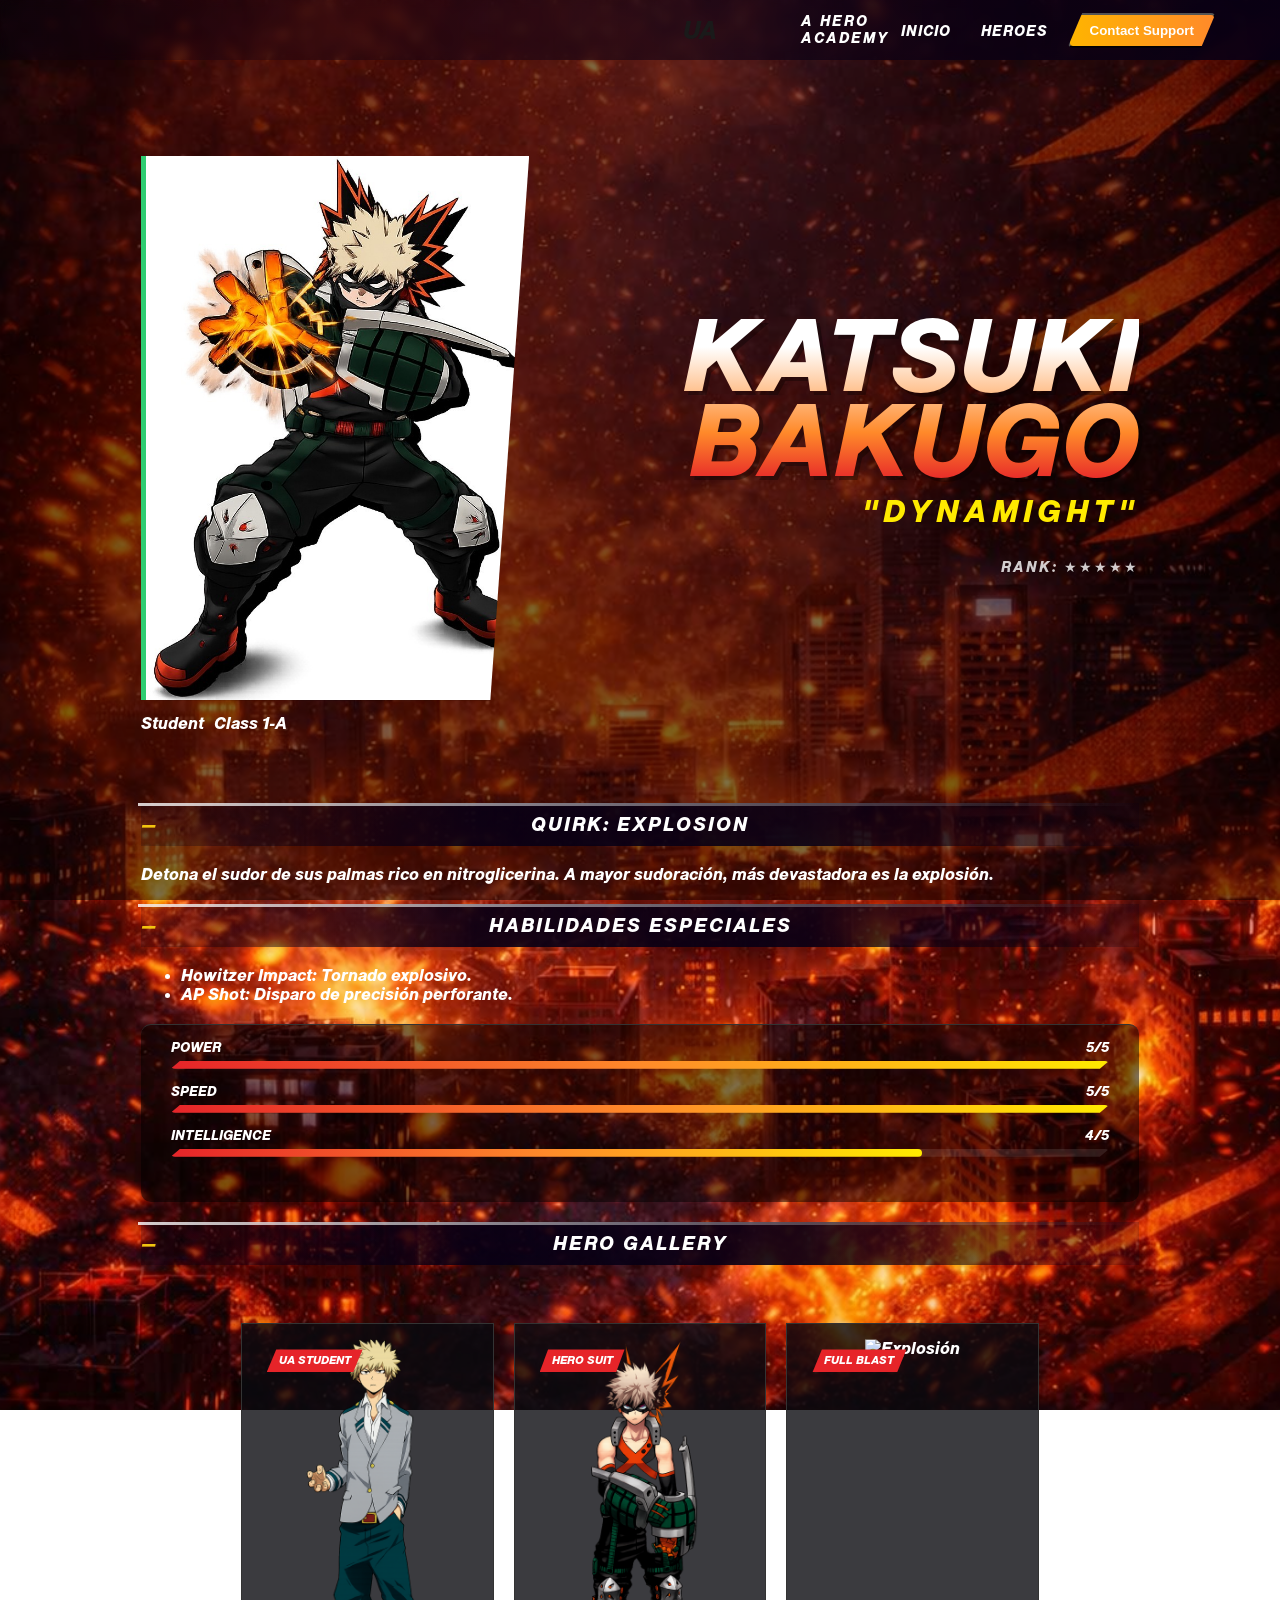
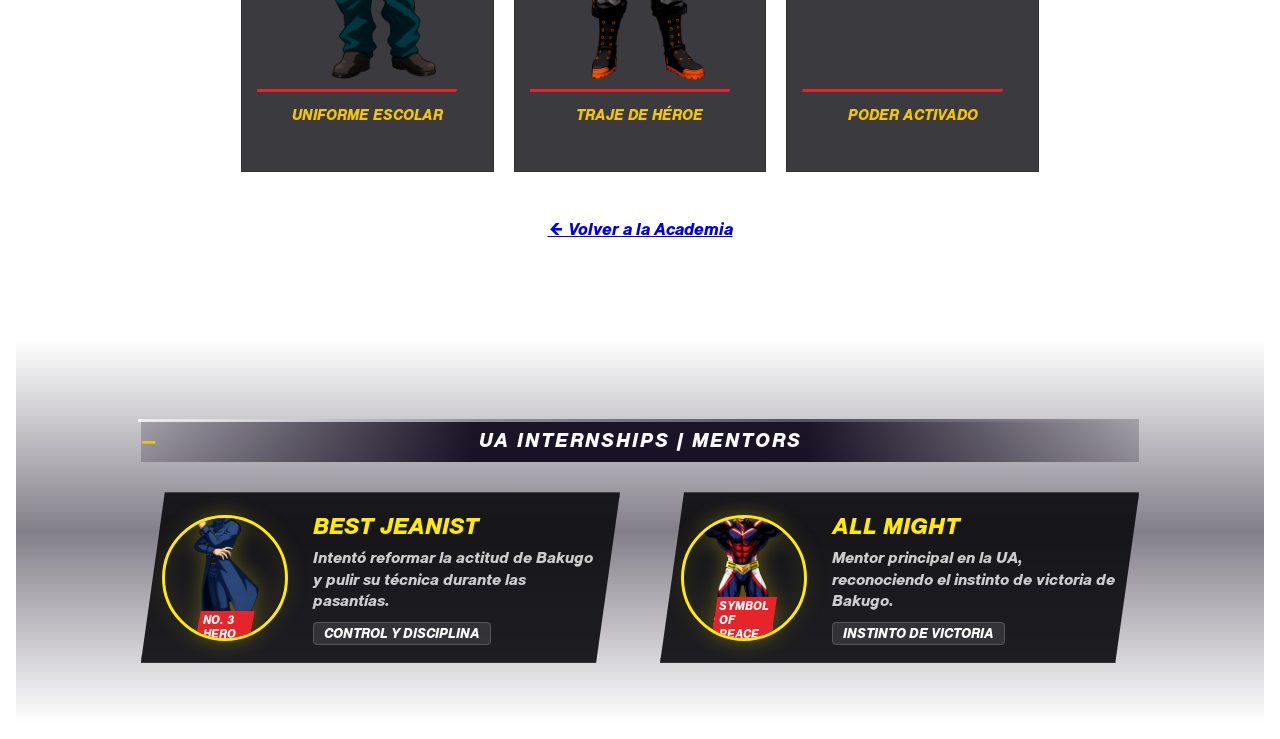
==== bakugou.html @ a1d75f73 "esteeee aja" ====
<!doctype html>
<html lang="es">
  <head>
    <meta charset="UTF-8" />
    <meta name="viewport" content="width=device-width, initial-scale=1.0" />
    <title>Hero Profile | Katsuki Bakugo</title>
    <link rel="stylesheet" href="styles.css" />
  </head>
  <body>
    <div class="navbar">
      <div class="logo">
        <span class="UA">UA</span>
        <span class="aHero">A HERO ACADEMY</span>
      </div>
      <ul class="nav">
        <li><a href="Main.html#Inicio">Inicio</a></li>
        <li><a href="Main.html#Heroes">Heroes</a></li>
      </ul>
      <a href="Main.html#Contacto"
        ><button class="join">Contact Support</button></a
      >
    </div>

    <div class="container">
      <section class="hero-profile-section">
        <div class="profile-header-split">
          <div class="profile-img-side">
            <img
              src="IMG/Bakugou/Bakugou_Action.jpg"
              alt="Katsuki Bakugo"
              class="main-hero-img"
            />
            <div class="hero-tags-overlay">
              <span class="tag">Student</span>
              <span class="tag">Class 1-A</span>
            </div>
          </div>

          <div class="profile-name-side">
            <h1 class="hero-name-giant gradient-bakugo">Katsuki<br />Bakugo</h1>
            <p class="hero-alias-sub">"DYNAMIGHT"</p>
            <div class="rank-stars">RANK: ★★★★★</div>
          </div>
        </div>

        <div class="profile-details">
          <div class="detail-card">
            <h3>Quirk: Explosion</h3>
            <p>
              Detona el sudor de sus palmas rico en nitroglicerina. A mayor
              sudoración, más devastadora es la explosión.
            </p>
          </div>

          <div class="detail-card">
            <h3>Habilidades Especiales</h3>
            <ul>
              <li><strong>Howitzer Impact:</strong> Tornado explosivo.</li>
              <li>
                <strong>AP Shot:</strong> Disparo de precisión perforante.
              </li>
            </ul>
            <div
              class="stats-container"
              style="
                margin-top: 20px;
                border-top: 1px solid #333;
                padding-top: 15px;
              "
            >
              <div class="stat-row">
                <div class="stat-label">
                  <span>Power</span> <span>5/5</span>
                </div>
                <div class="bar-bg">
                  <div class="bar-fill bar-bakugo" style="width: 100%"></div>
                </div>
              </div>
              <div class="stat-row">
                <div class="stat-label">
                  <span>Speed</span> <span>5/5</span>
                </div>
                <div class="bar-bg">
                  <div class="bar-fill bar-bakugo" style="width: 100%"></div>
                </div>
              </div>
              <div class="stat-row">
                <div class="stat-label">
                  <span>Intelligence</span> <span>4/5</span>
                </div>
                <div class="bar-bg">
                  <div class="bar-fill bar-bakugo" style="width: 80%"></div>
                </div>
              </div>
            </div>
          </div>
        </div>

        <div class="hero-gallery">
          <h3>
            <span class="why">Hero </span><span class="choose">Gallery</span>
          </h3>
          <div class="gallery-container">
            <div class="gallery-card">
              <div class="gallery-frame">
                <img src="IMG/Bakugou/Bakugou_UA.jpg" alt="Uniforme" />
                <div class="badge-label">UA Student</div>
              </div>
              <p>Uniforme Escolar</p>
            </div>
            <div class="gallery-card">
              <div class="gallery-frame">
                <img src="IMG/Bakugou/Bakugou_Uniform.jpg" alt="Traje Héroe" />
                <div class="badge-label">Hero Suit</div>
              </div>
              <p>Traje de Héroe</p>
            </div>
            <div class="gallery-card power-active">
              <div class="gallery-frame">
                <img src="IMG/Bakugou/Bakugou_action.jpg" alt="Explosión" />
                <div class="badge-label">Full Blast</div>
              </div>
              <p>Poder Activado</p>
            </div>
          </div>
        </div>

        <div
          class="back-button-container"
          style="text-align: center; margin-top: 40px"
        >
          <a href="Main.html#Heroes" class="btn-back">← Volver a la Academia</a>
        </div>
      </section>
      <section class="hero-mentors-section">
        <h3 class="gallery-title">UA Internships | Mentors</h3>

        <div class="mentors-grid">
          <div class="mentor-card">
            <div class="mentor-img-frame">
              <img
                src="IMG/Bakugou/BestJeanist.jpg"
                alt="Best Jeanist"
                class="mentor-img"
              />
              <div class="mentor-badge">No. 3 Hero</div>
            </div>
            <div class="mentor-info">
              <h4>Best Jeanist</h4>
              <p>
                Intentó reformar la actitud de Bakugo y pulir su técnica durante
                las pasantías.
              </p>
              <span class="specialty">Control y Disciplina</span>
            </div>
          </div>

          <div class="mentor-card">
            <div class="mentor-img-frame">
              <img
                src="IMG/Mirrodilla/All_Might.jpg"
                alt="All Might"
                class="mentor-img"
              />
              <div class="mentor-badge">Symbol of Peace</div>
            </div>
            <div class="mentor-info">
              <h4>All Might</h4>
              <p>
                Mentor principal en la UA, reconociendo el instinto de victoria
                de Bakugo.
              </p>
              <span class="specialty">Instinto de Victoria</span>
            </div>
          </div>
        </div>
      </section>
    </div>
  </body>
</html>
---- styles.css ----
html {
  scroll-behavior: smooth;
}
@font-face {
  font-family: "Sublima";
  src: url(sublima/Sublima-ExtraBoldItalic.otf) format("opentype");
}

@media (max-width: 768px) {
  .navbar {
    padding: 0 10px;
    height: auto;
    padding: 10px 0;
  }
  .nav {
    gap: 12px;
  }

  .nav a {
    font-size: 10px;
  }

  .join {
    padding: 5px 12px;
    margin-left: 5px;
  }
}
body {
  margin: 0;
  padding: 0;
  background-image: url("IMG/Fondo.png");
  background-size: cover;
  background-position: center;
  background-repeat: no-repeat;
  background-attachment: fixed;
  font-family: "Sublima", sans-serif;
  overflow-x: hidden;
  overflow-y: auto;
}
.container {
  max-width: 100%;
  padding: 1rem;
  box-sizing: border-box;
}

body::before {
  content: "";
  position: fixed;
  top: 0;
  left: 0;
  width: 100%;
  height: 100%;
  background: rgba(0, 0, 0, 0.5);
  z-index: -1;
}
.navbar {
  font-family: "Sublima", sans-serif;
  display: flex;
  justify-content: flex-end;
  align-items: center;
  background: linear-gradient(to right, #08001534, #080015e5);
  position: fixed;
  top: 0;
  width: 100%;
  height: 60px;
  padding: 0 5%;
  z-index: 1000;
  box-sizing: border-box;
  backdrop-filter: blur(5px);
}

.UA {
  width: 100px;
  height: auto;
  color: rgb(255, 138, 42);
  font-size: 30px;
}
.aHero {
  width: 100px;
  height: auto;
  color: white;
}
.nav {
  display: flex;
  align-items: center;
  gap: 30px;
  list-style: none;
  margin: 0;
  padding: 0;
}
.nav a:hover {
  color: #ff8a2a;
  text-shadow: 0 0 10px rgba(255, 138, 42, 0.5);
}

.join {
  background: linear-gradient(90deg, #ffb400, #ff8a2a);
  color: white !important;
  padding: 8px 20px;
  border-radius: 5px;
  font-weight: 900;
  clip-path: polygon(10% 0, 100% 0, 90% 100%, 0 100%);
  margin-left: 20px;
}
.nav a {
  color: white;
  text-decoration: none;
  font-size: 14px;
  text-transform: uppercase;
  letter-spacing: 1px;
  transition: 0.3s;
}
.titulo {
  font-family: "Sublima", sans-serif;
  font-style: italic;
  text-transform: uppercase;
  line-height: 0.9;
  margin: 0;
}
.Become,
.the,
.Next {
  color: white;
  font-size: 70px;
  display: inline-block;
  text-shadow: 4px 4px 0px rgba(0, 0, 0, 0.5);
}
.Great,
.Hero {
  font-size: 85px;
  font-weight: 900;
  display: inline-block;

  background: linear-gradient(to bottom, #ffea00, #ff8a2a);

  -webkit-background-clip: text;
  background-clip: text;

  -webkit-text-fill-color: transparent;
  color: transparent;

  filter: drop-shadow(6px 6px 0px #000000);
}
.logo {
  color: white;
  font-weight: 900;
  font-style: italic;
  display: flex;
  align-items: center;
  gap: 10px;
}
.UA {
  font-size: 24px;
  padding: 2px 8px;
  color: #1a1a1a;
  border-radius: 4px;
}
.aHero {
  font-size: 14px;
  letter-spacing: 2px;
}
.titulo::after {
  content: "";
  display: block;
  width: 60%;
  height: 4px;
  margin-top: 15px;
  background: linear-gradient(to right, #2ecc71, #27ae60, transparent);
  clip-path: polygon(0 50%, 5% 0, 95% 0, 100% 50%, 95% 100%, 5% 100%);
  box-shadow: 0 0 10px rgba(46, 204, 113, 0.6);
}

.header {
  display: flex;
  align-items: center;
  position: relative;
  min-height: 85vh;
  padding: 0 10%;
  overflow: visible;
}
.header-info {
  flex: 0 0 50%;
  text-align: left;
  z-index: 2;
}
.header-info h1 {
  line-height: 0.9;
  margin: 0;
  text-transform: uppercase;
  font-style: italic;
}
.descripcion {
  color: white;
  font-size: 20px;
  margin-top: 20px;
}

.DekuAction1 {
  position: absolute;
  top: 5%;
  right: -5%;
  width: 60%;
  max-width: 650px;
  height: auto;
  z-index: 5;
  pointer-events: none;
  filter: drop-shadow(-20px 10px 50px rgba(208, 255, 250, 0.8));
}

.button_inicio {
  display: flex;
  gap: 15px;
  margin-top: 25px;
}

.button_inicio button {
  font-family: "Sublima", sans-serif;
  font-weight: 900;
  text-transform: uppercase;
  padding: 12px 25px;
  cursor: pointer;
  transition: 0.3s;
  border: none;
}
#vTraining {
  background: linear-gradient(135deg, #e62429, #a30000);
  color: white;
  clip-path: polygon(10% 0, 100% 0, 90% 100%, 0 100%);
}

#wTrailer {
  background: rgba(255, 255, 255, 0.1);
  color: white;
  border: 1px solid #555;
  clip-path: polygon(10% 0, 100% 0, 90% 100%, 0 100%);
  display: flex;
  align-items: center;
  gap: 8px;
}

#wTrailer span {
  width: 18px;
  height: 18px;
  border: 2px solid white;
  border-radius: 50%;
  display: flex;
  justify-content: center;
  align-items: center;
  font-size: 14px;
}

#vTrainging:hover,
#wTrailer:hover {
  filter: brightness(1.2);
  transform: scale(1.05);
}
.Stats {
  display: flex;
  justify-content: flex-start;
  padding: 10px 0;
  margin: 40px 0;
  color: white;
  background: linear-gradient(
    to right,
    #080015e5,
    #080015e5,
    #080015e5,
    #08001534
  );
}
.stat-item {
  display: flex;
  flex-direction: column;
  border-right: 1px solid rgba(255, 255, 255, 0.3);
  padding: 0 40px;
}
.nav-items {
  display: flex;
  flex-direction: column;
  border-right: 1px solid rgba(255, 255, 255, 0.3);
  padding: 0 40px;
}
.stat-item:last-child {
  border-right: none;
}
.istats {
  font-family: "Sublima", sans-serif;
  font-size: 15px;
  text-transform: uppercase;
  letter-spacing: 1px;
  color: #ccc;
}
.sstats {
  font-family: "Sublima", sans-serif;
  font-size: 32px;
  font-weight: 900;
  margin-bottom: 5px;
}

.featured {
  display: grid;
  grid-template-columns: repeat(auto-fit, minmax(250px, 1fr));
  gap: 1rem;
  padding: 40px 10%;
}

h3 {
  text-align: center;
  color: white;
  margin-top: 20px;
  padding: 10px 0;
  position: relative;
  text-transform: uppercase;
  background: linear-gradient(
    to right,
    #08001534,
    #080015e5,
    #080015e5,
    #08001534
  );
  text-transform: uppercase;
  letter-spacing: 2px;
}
h3::before {
  content: "";
  position: absolute;
  top: 0;
  left: -3px;
  width: 100%;
  height: 3px;
  background: linear-gradient(to right, rgba(255, 255, 255, 0.8), transparent);
}
h3::after {
  content: "—";
  position: absolute;
  left: 0;
  color: #f1c40f;
  font-weight: bold;
}

.program_cards_container {
  display: grid;
  grid-template-columns: repeat(12, 1fr);
  grid-auto-rows: minmax(250px, auto);
  gap: 20px;
  padding: 40px 10%;
}

/*marco*/
.program_item {
  position: relative;
  overflow: hidden;
  border: 2px solid #333;
  border-radius: 12px;
  background: #000;
  height: 100%;
}
.program_item {
  border: 2px solid #333;
  border-radius: 12px;
  overflow: hidden;
  position: relative;
  background: #000;
  transition: border-color 0.3s ease;
}
.frame-3-up {
  grid-column: span 4;
}
.why_choose p,
.hero-info p {
  position: relative;
  padding-left: 15px;
}

.frame-4-down {
  grid-column: span 3;
}

.program_img {
  width: 100%;
  height: 100%;
  object-fit: cover;
  display: block;
  transition: transform 0.6s ease;
}

/*degradooo*/
.program_overlay {
  position: absolute;
  top: 0;
  left: 0;
  width: 100%;
  height: 100%;
  background: linear-gradient(
    to top,
    rgba(0, 0, 0, 0.9) 20%,
    rgba(0, 0, 0, 0.5),
    transparent
  );
  display: flex;
  flex-direction: column;
  align-items: flex-end;
  padding: 20px;
  box-sizing: border-box;
  opacity: 0;
  transition: opacity 0.3s ease;
  pointer-events: none;
}
.program_overlay h4 {
  color: white;
  margin: 0;
  font-family: "Sublima", sans-serif;
  text-transform: uppercase;
  font-size: 1.2rem;
  line-height: 1.2;
  text-shadow: 2px 2px 4px rgba (0, 0, 0, 1);
}
.program_item:hover {
  border-color: #e62429;
}
.program_item:hover .program_overlay {
  opacity: 1;
}
.program_item:hover .program_img {
  transform: scale(1.1);
}
.hero-card {
  background: rgba(10, 10, 10, 0.95);
  border: 1px solid #333;
  border-radius: 12px;
  overflow: hidden;
  display: flex;
  flex-direction: column;
  transition:
    border-color 0.3s,
    transform 0.3s;
  filter: drop-shadow(-5px 5px 20px rgba(0, 0, 0, 0.8));
}

.hero-img {
  width: 100%;
  height: 100%;
  object-fit: cover;
  object-position: top;
  transition: transform 0.5s ease;
}
.hero-card:hover {
  border-color: #e62429;
  transform: translateY(-5px);
}

.hero-card:hover .hero-img {
  transform: scale(1.05);
}

.hero-img-container {
  width: 100%;
  height: 220px;
  overflow: hidden;
  position: relative;
}
.hero-card:hover .hero-img,
.program_item:hover .program_img {
  transform: scale(1.1);
}
.hero-info {
  padding: 20px;
  background: #0a0a0a;
  border-top: 1px solid #222;
}

.hero-name-banner {
  background: linear-gradient(90deg, #e62429, #a30000);
  color: white;
  margin: 0;
  padding: 10px 15px;
  font-family: "Sublima", sans-serif;
  font-size: 1.2rem;
  text-transform: uppercase;
  clip-path: polygon(0 0, 100% 0, 85% 100%, 0 100%);
  width: fit-content;
  min-width: 70%;
  position: relative;
  z-index: 2;
  margin-top: -20px;
}
.hero-info-content {
  background: #080808;
  padding: 15px;
  display: flex;
  justify-content: space-between;
  align-items: center;
}
.hero-stats-row p {
  margin: 2px 0;
  font-size: 0.8rem;
  color: #bbb;
}
.hero-stats-row span {
  color: white;
  font-weight: bold;
}
.stars {
  color: #ffb400 !important;
}

.btn-profile {
  background: #e62429;
  color: white;
  text-decoration: none;
  font-size: 0.7rem;
  padding: 5px 10px;
  border-radius: 4px;
  text-transform: uppercase;
  font-weight: bold;
  transition: 0.3s;
}
.btn-profile:hover {
  background: white;
  color: #e62429;
}
.hero-stats-m {
  margin-bottom: 15px;
}
.hero-stats-m p {
  font-size: 0.85rem;
  color: #888;
  margin: 4px 0;
  text-transform: uppercase;
  letter-spacing: 1px;
}

.hero-info p {
  font-family: "Sublima", sans-serif;
  font-size: 18px;
  margin: 0.25rem 0;
  color: white;
}

.learn-more {
  width: 100%;
  padding: 10px;
  background: linear-gradient(90deg, #e62429, #8b0000);
  border: none;
  color: white;
  font-family: "Sublima", sans-serif;
  font-weight: bold;
  cursor: pointer;
  text-transform: uppercase;
  clip-path: polygon(5% 0, 100% 0, 95% 100%, 0 100%);
  transition: filter 0.3s;
}

.whyUA {
  display: flex;
  grid-template-columns: repeat(auto-fit, minmax(700px, 1fr));
  gap: 50px;
  margin: 0 auto;
  max-width: 1000px;
  text-align: center;
  align-items: center;
  background: linear-gradient(
    to right,
    #08001534,
    #080015e5,
    #080015e5,
    #08001534
  );
}

.huh {
  display: flex;
  flex-direction: column;
  align-items: center;
  justify-content: center;
  text-align: center;
  padding: 20px;
  color: white;
  font-family: "Sublima", sans-serif;
}
.whyUA img {
  max-width: 100px;
  height: auto;
  margin-bottom: 10px;
}

.feature p {
  font-size: 1.2rem;
  margin: 0;
}

/* forms */

.Contacto {
  padding: 60px 10%;
  background: transparent;
}

#contact-form-container {
  background: rgba(10, 10, 15, 0.9);
  border: 1px solid #1a1a1a;
  padding: 30px;
  position: relative;
  border-left: 4px solid #e62429;
}
.form-row {
  display: flex;
  align-items: stretch;
  margin-bottom: 15px;
  gap: 10px;
}

.form-row label {
  flex: 0 0 150px;
  background: #0d1117;
  color: #fff;
  display: flex;
  align-items: center;
  padding: 0 15px;
  font-family: "Sublima", sans-serif;
  font-size: 13px;
  text-transform: uppercase;
  font-weight: bold;
  clip-path: polygon(0 0, 90% 0, 100% 100%, 0 100%);
}

.form-row input,
.form-row textarea {
  flex: 1;
  background: #c5c9d1;
  border: none;
  padding: 15px;
  color: #1a1a1a;
  font-family: Arial, Helvetica, sans-serif;
  font-weight: bold;
  outline: none;
  clip-path: polygon(2% 0, 100% 0, 100% 100%, 0 100%);
  transition: background 0.3s;
}
.form-row input:focus,
.form-row textarea:focus {
  background: #ffffff;
}

.button-wrapper {
  display: flex;
  justify-content: flex-end;
  margin-top: 20px;
}

.enviar {
  background: linear-gradient(to bottom, #e62429, #8b0000);
  color: white;
  border: none;
  padding: 12px 30px;
  font-family: "Sublima", sans-serif;
  font-weight: 900;
  text-transform: uppercase;
  cursor: pointer;
  clip-path: polygon(10% 0, 100% 0, 90% 100%, 0 100%);
  box-shadow: 0 4px 0 #5a0000;
  transition: transform 0.1s;
}

.enviar:active {
  transform: translateY(2px);
  box-shadow: 0 2px 0 #5a0000;
}

@media (max-width: 768px) {
  .form-row {
    flex-direction: column;
    gap: 5px;
  }
  .form-row label {
    flex: none;
    clip-path: none;
    padding: 10px;
  }
  .form-row input,
  .form-row textarea {
    clip-path: none;
  }
}

.modal {
  display: none;
  position: fixed;
  top: 0;
  left: 0;
  width: 100%;
  height: 100%;
  background: rgba(0, 0, 0, 0.8);
  justify-content: center;
  align-items: center;
  z-index: 2000;
}

/*Individuales
/* Contenedor dividido para la cabecera */
.profile-header-split {
  display: flex;
  align-items: center;
  justify-content: space-between;
  gap: 40px;
  padding: 20px 0;
  margin-bottom: 50px;
}

/* Lado Izquierdo: Imagen */
.profile-img-side {
  flex: 1;
  position: relative;
}

.main-hero-img {
  width: 100%;
  max-width: 450px;
  height: auto;
  border-left: 5px solid #2ecc71; /* Verde Deku */
  filter: drop-shadow(10px 10px 20px rgba(0, 0, 0, 0.5));
  clip-path: polygon(0 0, 100% 0, 90% 100%, 0% 100%);
}

.hero-tags-overlay {
  margin-top: 10px;
  display: flex;
  gap: 10px;
}

/* Lado Derecho: Nombre Gigante */
.profile-name-side {
  flex: 1.5;
  text-align: right; /* Alineado a la derecha */
}

.hero-name-giant {
  font-family: "Sublima", sans-serif;
  font-size: 100px; /* Tamaño grande */
  font-weight: 900;
  text-transform: uppercase;
  line-height: 0.85;
  margin: 0;
  font-style: italic;

  /* Efecto de Degradado en el Texto */
  background: linear-gradient(to bottom, #ffffff 30%, #2ecc71 90%);
  -webkit-background-clip: text;
  background-clip: text;
  -webkit-text-fill-color: transparent;
  color: transparent;

  filter: drop-shadow(4px 4px 0px rgba(0, 0, 0, 0.3));
}

.hero-alias-sub {
  font-size: 30px;
  color: #ffea00; /* Amarillo */
  font-weight: bold;
  letter-spacing: 5px;
  margin-top: 10px;
}

.rank-stars {
  color: #fff;
  font-size: 14px;
  letter-spacing: 2px;
  opacity: 0.8;
}

/* Ajuste para Móviles */
@media (max-width: 768px) {
  .profile-header-split {
    flex-direction: column;
    text-align: center;
  }
  .profile-name-side {
    text-align: center;
  }
  .hero-name-giant {
    font-size: 60px;
  }
}
.hero-profile-section {
  padding: 120px 10% 60px;
  color: white;
}

.profile-header {
  display: flex;
  align-items: center;
  gap: 50px;
  background: rgba(8, 0, 21, 0.8);
  padding: 40px;
  border-left: 6px solid #ffea00;
  clip-path: polygon(0 0, 100% 0, 95% 100%, 0% 100%);
  margin-bottom: 50px;
}

.profile-img-main {
  width: 300px;
  height: 300px;
  object-fit: cover;
  border: 4px solid #ff8a2a;
  filter: drop-shadow(0 0 20px rgba(255, 138, 42, 0.4));
}

.hero-name {
  font-size: 4rem;
  margin: 0;
  background: linear-gradient(to bottom, #ffea00, #ff8a2a);
  -webkit-background-clip: text;
  background-clip: text;
  -webkit-text-fill-color: transparent;
}

.hero-tags .tag {
  background: #e62429;
  padding: 5px 15px;
  font-size: 0.9rem;
  font-weight: bold;
  margin-right: 10px;
  clip-path: polygon(10% 0, 100% 0, 90% 100%, 0 100%);
}

/* STATS BARS */
.stats-container {
  background: rgba(0, 0, 0, 0.5);
  padding: 30px;
  border-radius: 10px;
}

.stat-row {
  margin-bottom: 20px;
}

.stat-label {
  display: flex;
  justify-content: space-between;
  margin-bottom: 8px;
  font-weight: bold;
  text-transform: uppercase;
}

.bar-bg {
  background: #333;
  height: 12px;
  width: 100%;
  clip-path: polygon(1% 0, 100% 0, 99% 100%, 0 100%);
}

.bar-fill {
  height: 100%;
  background: linear-gradient(90deg, #ffea00, #ff8a2a);
  box-shadow: 0 0 15px rgba(255, 234, 0, 0.5);
}

/*individuaaaal*/
.gallery-container {
  display: grid;
  grid-template-columns: repeat(3, 1fr);
  gap: 20px;
  padding: 40px 10%;
  align-items: start;
}
.gallery-card {
  background: rgba(10, 10, 15, 0.8);
  border: 1px solid #333;
  padding: 15px;
  text-align: center;
  display: flex;
  flex-direction: column;
  height: 100%; /* Importante para que midan lo mismo */
  transition: 0.3s;
}

.gallery-frame {
  position: relative;
  width: 100%;
  /* ALTURA FIJA: Esto obliga a que todas midan igual visualmente */
  height: 350px;
  overflow: hidden;
  border-bottom: 3px solid #e62429;
  /* Mantenemos tu clip-path estilo UA */
  clip-path: polygon(0 0, 100% 0, 100% 90%, 90% 100%, 0 100%);
}
.gallery-frame img {
  width: 100%;
  height: 100%;

  object-fit: cover;
  object-position: center; /* Centra el recorte */
  transition: transform 0.5s;
}
.badge-label {
  position: absolute;
  top: 10px;
  left: 10px;
  background: #e62429;
  color: white;
  padding: 5px 12px;
  font-size: 11px;
  font-weight: 900;
  text-transform: uppercase;
  clip-path: polygon(10% 0, 100% 0, 90% 100%, 0 100%);
  z-index: 2;
}
.gallery-card p {
  color: #f1c40f;
  font-family: "Sublima", sans-serif;
  text-transform: uppercase;
  margin-top: 15px;
  margin-bottom: 0;
  font-weight: bold;
  font-size: 14px;
}
.gallery-card:hover img {
  transform: scale(1.1);
}
.power-active:hover {
  border-color: #ffea00;
  box-shadow: 0 0 20px rgba(255, 234, 0, 0.4);
}

/* RESPONSIVE: Para que no se aplasten en celular */
@media (max-width: 992px) {
  .gallery-container {
    /* En tablets, 2 columnas */
    grid-template-columns: repeat(2, 1fr);
  }
}
@media (max-width: 600px) {
  .gallery-container {
    /* En celulares, 1 columna (vertical) */
    grid-template-columns: 1fr;
  }
  .gallery-frame {
    height: 250px; /* Reducimos la altura en móvil */
  }
}
.hero-mentors-section {
  padding: 60px 10%;
  margin-top: 40px;
  background: linear-gradient(
    to bottom,
    transparent,
    rgba(8, 0, 21, 0.5),
    transparent
  );
}

.mentors-grid {
  display: grid;
  /* Dos columnas iguales para los maestros */
  grid-template-columns: repeat(2, 1fr);
  gap: 40px;
  margin-top: 30px;
}

.mentor-card {
  display: flex;
  align-items: center;
  gap: 25px;
  background: rgba(10, 10, 15, 0.9);
  border: 1px solid #333;
  padding: 20px;
  clip-path: polygon(5% 0, 100% 0, 95% 100%, 0 100%); /* Marco recortado */
  transition: 0.3s;
}

.mentor-img-frame {
  position: relative;
  width: 120px;
  height: 120px;
  flex-shrink: 0;
  border-radius: 50%;
  overflow: hidden;
  border: 3px solid #ffea00; /* Borde amarillo UA */
  filter: drop-shadow(0 0 10px rgba(255, 234, 0, 0.3));
}

.mentor-img {
  width: 100%;
  height: 100%;
  object-fit: cover; /* ¡VITAL! Evita que se deforme */
  object-position: center; /* Centra el rostro */
}

.mentor-badge {
  position: absolute;
  bottom: -5px;
  left: 50%;
  transform: translateX(-50%);
  background: #e62429;
  color: white;
  padding: 2px 8px;
  font-size: 0.7rem;
  font-weight: bold;
  text-transform: uppercase;
  clip-path: polygon(10% 0, 100% 0, 90% 100%, 0 100%);
}

.mentor-info h4 {
  color: #ffea00;
  margin: 0 0 8px 0;
  font-size: 1.4rem;
  text-transform: uppercase;
}

.mentor-info p {
  color: #ccc;
  font-size: 0.95rem;
  margin: 0 0 12px 0;
  line-height: 1.4;
}

.specialty {
  background: rgba(255, 255, 255, 0.1);
  color: white;
  padding: 4px 10px;
  font-size: 0.8rem;
  border-radius: 4px;
  border: 1px solid #555;
  text-transform: uppercase;
}

.mentor-card:hover {
  border-color: #ffea00;
  transform: scale(1.02);
  background: rgba(15, 15, 20, 0.95);
}

@media (max-width: 768px) {
  .mentors-grid {
    grid-template-columns: 1fr;
    gap: 20px;
  }
  .mentor-card {
    flex-direction: column;
    text-align: center;
    padding: 30px;
    clip-path: none;
    border-radius: 12px;
  }
}

.stats-container {
  margin-top: 20px;
  padding-top: 15px;
  border-top: 1px solid rgba(255, 255, 255, 0.1);
}

.stat-row {
  margin-bottom: 12px;
}

.stat-label {
  display: flex;
  justify-content: space-between;
  font-size: 12px;
  text-transform: uppercase;
  margin-bottom: 4px;
  color: #ffea00;
}

.bar-bg {
  background: rgba(255, 255, 255, 0.1);
  height: 8px;
  border-radius: 4px;
  overflow: hidden;
}

.bar-fill {
  height: 100%;
  background: linear-gradient(90deg, #ff8a2a, #ffea00);
  box-shadow: 0 0 10px rgba(255, 138, 42, 0.5);
  transition: width 1s ease-in-out;
}

.gradient-bakugo {
  background: linear-gradient(
    to bottom,
    #ffffff 20%,
    #ff8a2a 70%,
    #e62429 100%
  );
  -webkit-background-clip: text;
  background-clip: text;
  -webkit-text-fill-color: transparent;
  color: transparent; /* Fallback */
}
/* Contenedor general de stats */
.stats-container {
  margin-top: 20px;
}

.stat-row {
  margin-bottom: 15px;
}

.stat-label {
  display: flex;
  justify-content: space-between;
  font-size: 13px;
  font-weight: bold;
  text-transform: uppercase;
  color: #fff;
  margin-bottom: 5px;
}

.bar-bakugo {
  height: 100%;
  background: linear-gradient(90deg, #e62429, #ff8a2a, #ffea00);
  box-shadow: 0 0 15px rgba(255, 138, 42, 0.5);
  border-radius: 5px;
  transition: width 1.5s cubic-bezier(0.1, 0.7, 1, 0.1);
}
.bar-bakugo {
  height: 100%;
  background: linear-gradient(
    90deg,
    #e62429,
    #ff8a2a,
    #ffea00
  ); /* Rojo a Amarillo */
  box-shadow: 0 0 10px rgba(255, 138, 42, 0.4);
  border-radius: 5px;
}
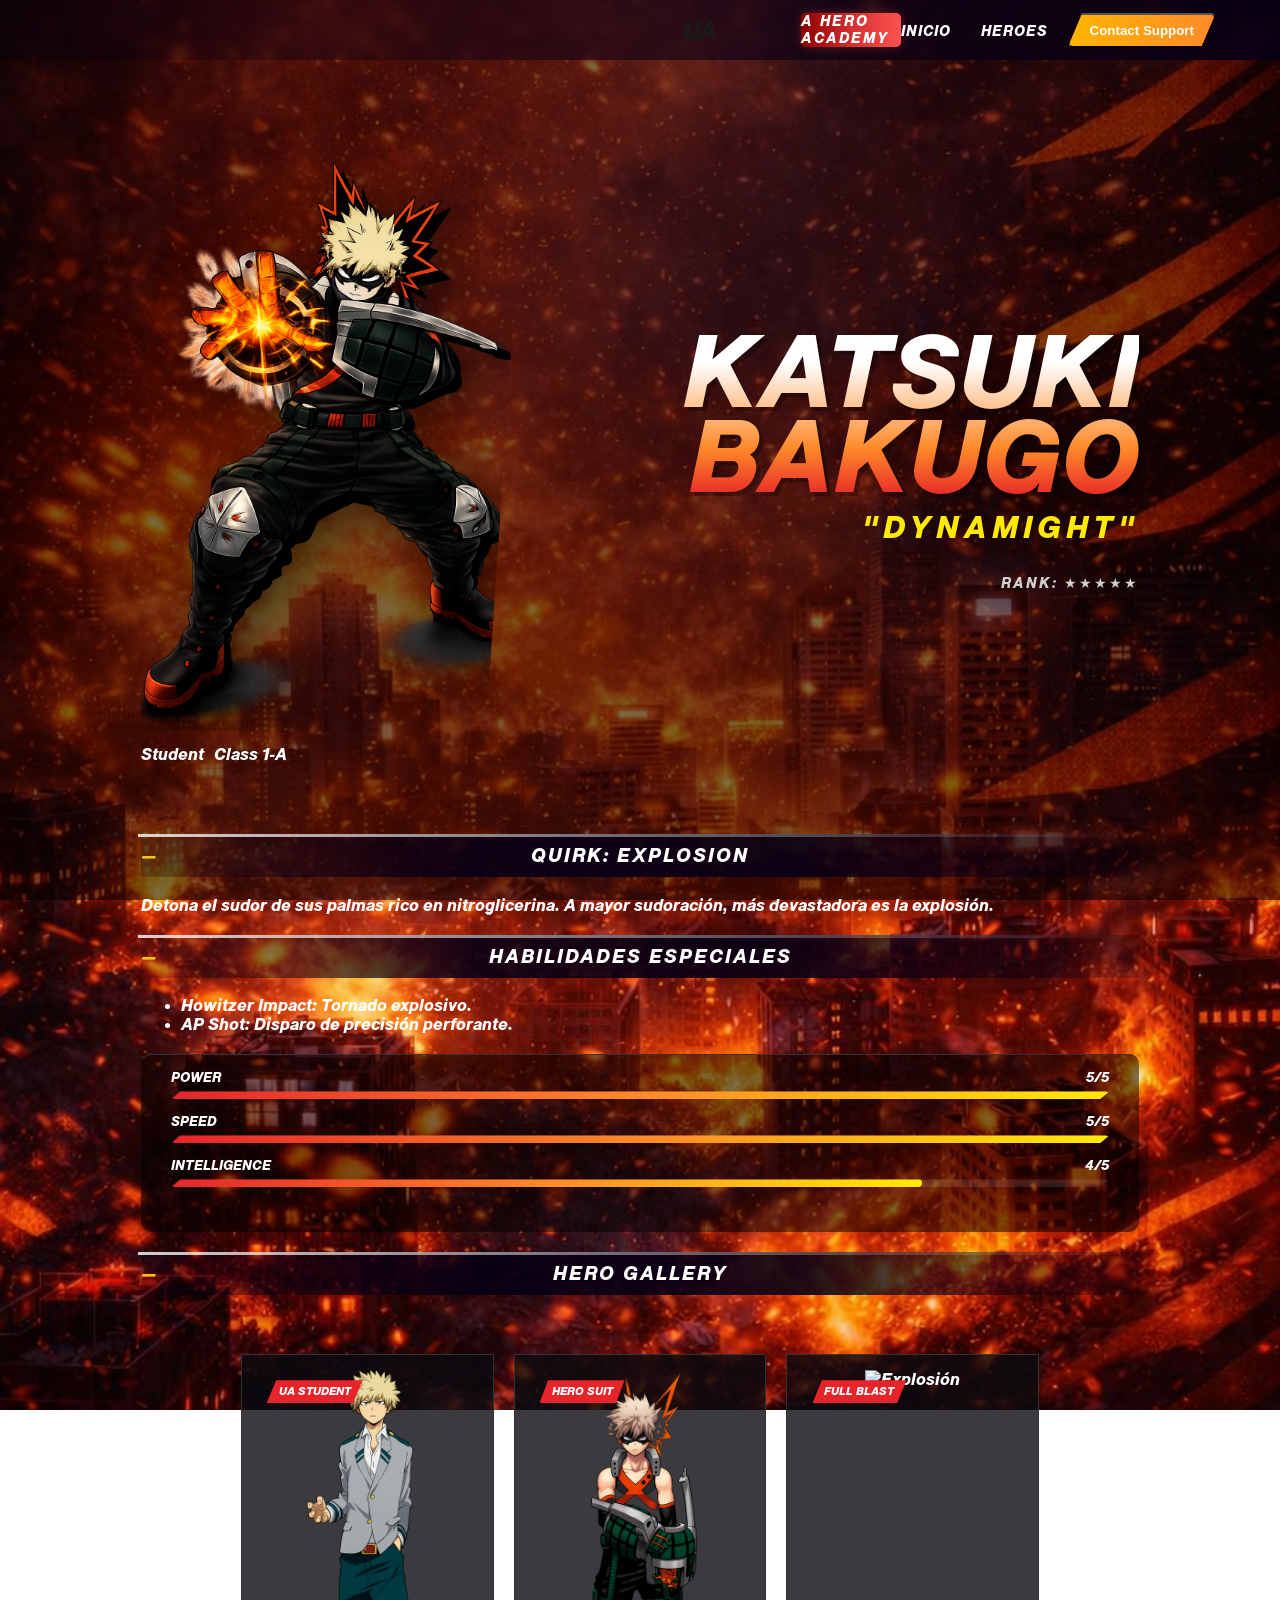
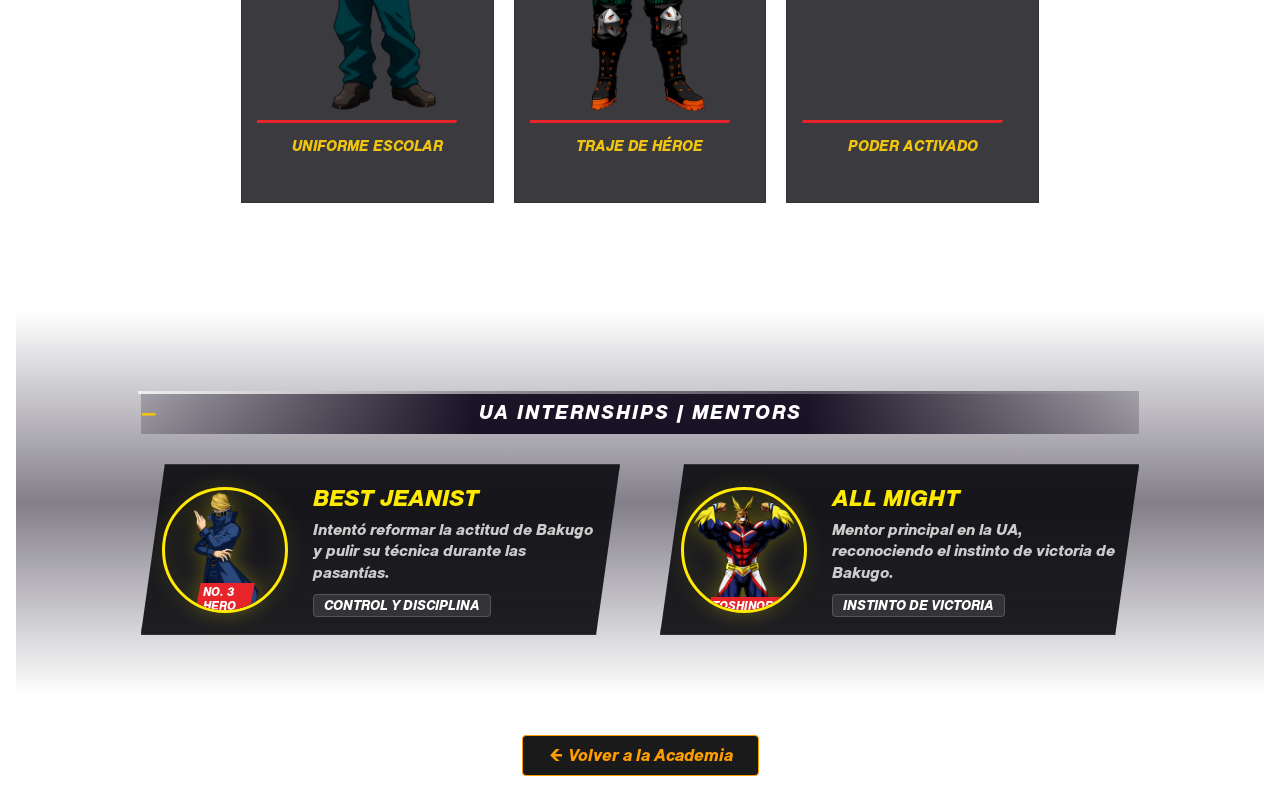
==== commit 4af8e397: "l" ====
--- a/bakugou.html
+++ b/bakugou.html
@@ -124,13 +124,6 @@
             </div>
           </div>
         </div>
-
-        <div
-          class="back-button-container"
-          style="text-align: center; margin-top: 40px"
-        >
-          <a href="Main.html#Heroes" class="btn-back">← Volver a la Academia</a>
-        </div>
       </section>
       <section class="hero-mentors-section">
         <h3 class="gallery-title">UA Internships | Mentors</h3>
@@ -162,7 +155,7 @@
                 alt="All Might"
                 class="mentor-img"
               />
-              <div class="mentor-badge">Symbol of Peace</div>
+              <div class="mentor-badge">Toshinori</div>
             </div>
             <div class="mentor-info">
               <h4>All Might</h4>
@@ -175,6 +168,12 @@
           </div>
         </div>
       </section>
+      <div
+        class="back-button-container"
+        style="text-align: center; margin-top: 40px"
+      >
+        <a href="Main.html#Heroes" class="btn-back">← Volver a la Academia</a>
+      </div>
     </div>
   </body>
 </html>
--- a/styles.css
+++ b/styles.css
@@ -169,19 +169,27 @@
   clip-path: polygon(0 50%, 5% 0, 95% 0, 100% 50%, 95% 100%, 5% 100%);
   box-shadow: 0 0 10px rgba(46, 204, 113, 0.6);
 }
-
+.header-img {
+  flex: 1;
+  display: flex;
+  justify-content: center;
+  position: relative;
+  z-index: 10;
+}
 .header {
   display: flex;
   align-items: center;
-  position: relative;
-  min-height: 85vh;
-  padding: 0 10%;
+  justify-content: space-between;
+  padding: 50px 10%;
+  position: relative;
   overflow: visible;
-}
+  z-index: 10;
+}
+
 .header-info {
-  flex: 0 0 50%;
-  text-align: left;
+  flex: 1;
   z-index: 2;
+  position: relative;
 }
 .header-info h1 {
   line-height: 0.9;
@@ -196,15 +204,18 @@
 }
 
 .DekuAction1 {
-  position: absolute;
-  top: 5%;
-  right: -5%;
-  width: 60%;
-  max-width: 650px;
+  width: 110%;
+  max-width: 600px;
   height: auto;
-  z-index: 5;
-  pointer-events: none;
-  filter: drop-shadow(-20px 10px 50px rgba(208, 255, 250, 0.8));
+  margin-left: -80px;
+
+  filter: drop-shadow(20px 10px 30px rgba(0, 0, 0, 0.5));
+
+  transform: rotate(-2deg);
+  transition: transform 0.3s ease;
+}
+.DekuAction1:hover {
+  transform: scale(1.05) rotate(0deg);
 }
 
 .button_inicio {
@@ -267,19 +278,24 @@
     #080015e5,
     #08001534
   );
+  z-index: 1;
+  margin-top: -50px;
+  position: relative;
 }
 .stat-item {
+  display: flex;
+  flex-direction: column;
+  align-items: center;
+  text-align: center;
+  border-right: 1px solid rgba(255, 255, 255, 0.3);
+  padding: 0 40px;
+}
+.nav-items {
   display: flex;
   flex-direction: column;
   border-right: 1px solid rgba(255, 255, 255, 0.3);
   padding: 0 40px;
 }
-.nav-items {
-  display: flex;
-  flex-direction: column;
-  border-right: 1px solid rgba(255, 255, 255, 0.3);
-  padding: 0 40px;
-}
 .stat-item:last-child {
   border-right: none;
 }
@@ -295,6 +311,7 @@
   font-size: 32px;
   font-weight: 900;
   margin-bottom: 5px;
+  display: block;
 }
 
 .featured {
@@ -493,7 +510,7 @@
 }
 .hero-stats-row p {
   margin: 2px 0;
-  font-size: 0.8rem;
+  font-size: 0.6rem;
   color: #bbb;
 }
 .hero-stats-row span {
@@ -532,7 +549,7 @@
 
 .hero-info p {
   font-family: "Sublima", sans-serif;
-  font-size: 18px;
+  font-size: 15px;
   margin: 0.25rem 0;
   color: white;
 }
@@ -696,8 +713,7 @@
   z-index: 2000;
 }
 
-/*Individuales
-/* Contenedor dividido para la cabecera */
+/*Individuales*/
 .profile-header-split {
   display: flex;
   align-items: center;
@@ -707,7 +723,6 @@
   margin-bottom: 50px;
 }
 
-/* Lado Izquierdo: Imagen */
 .profile-img-side {
   flex: 1;
   position: relative;
@@ -717,7 +732,6 @@
   width: 100%;
   max-width: 450px;
   height: auto;
-  border-left: 5px solid #2ecc71; /* Verde Deku */
   filter: drop-shadow(10px 10px 20px rgba(0, 0, 0, 0.5));
   clip-path: polygon(0 0, 100% 0, 90% 100%, 0% 100%);
 }
@@ -728,22 +742,20 @@
   gap: 10px;
 }
 
-/* Lado Derecho: Nombre Gigante */
 .profile-name-side {
   flex: 1.5;
-  text-align: right; /* Alineado a la derecha */
+  text-align: right;
 }
 
 .hero-name-giant {
   font-family: "Sublima", sans-serif;
-  font-size: 100px; /* Tamaño grande */
+  font-size: 100px;
   font-weight: 900;
   text-transform: uppercase;
   line-height: 0.85;
   margin: 0;
   font-style: italic;
 
-  /* Efecto de Degradado en el Texto */
   background: linear-gradient(to bottom, #ffffff 30%, #2ecc71 90%);
   -webkit-background-clip: text;
   background-clip: text;
@@ -768,7 +780,6 @@
   opacity: 0.8;
 }
 
-/* Ajuste para Móviles */
 @media (max-width: 768px) {
   .profile-header-split {
     flex-direction: column;
@@ -823,7 +834,7 @@
   clip-path: polygon(10% 0, 100% 0, 90% 100%, 0 100%);
 }
 
-/* STATS BARS */
+/* STATS  */
 .stats-container {
   background: rgba(0, 0, 0, 0.5);
   padding: 30px;
@@ -870,26 +881,23 @@
   text-align: center;
   display: flex;
   flex-direction: column;
-  height: 100%; /* Importante para que midan lo mismo */
+  height: 100%;
   transition: 0.3s;
 }
 
 .gallery-frame {
   position: relative;
   width: 100%;
-  /* ALTURA FIJA: Esto obliga a que todas midan igual visualmente */
   height: 350px;
   overflow: hidden;
   border-bottom: 3px solid #e62429;
-  /* Mantenemos tu clip-path estilo UA */
   clip-path: polygon(0 0, 100% 0, 100% 90%, 90% 100%, 0 100%);
 }
 .gallery-frame img {
   width: 100%;
   height: 100%;
-
   object-fit: cover;
-  object-position: center; /* Centra el recorte */
+  object-position: top;
   transition: transform 0.5s;
 }
 .badge-label {
@@ -922,20 +930,12 @@
   box-shadow: 0 0 20px rgba(255, 234, 0, 0.4);
 }
 
-/* RESPONSIVE: Para que no se aplasten en celular */
-@media (max-width: 992px) {
-  .gallery-container {
-    /* En tablets, 2 columnas */
-    grid-template-columns: repeat(2, 1fr);
-  }
-}
 @media (max-width: 600px) {
   .gallery-container {
-    /* En celulares, 1 columna (vertical) */
     grid-template-columns: 1fr;
   }
   .gallery-frame {
-    height: 250px; /* Reducimos la altura en móvil */
+    height: 250px;
   }
 }
 .hero-mentors-section {
@@ -951,7 +951,6 @@
 
 .mentors-grid {
   display: grid;
-  /* Dos columnas iguales para los maestros */
   grid-template-columns: repeat(2, 1fr);
   gap: 40px;
   margin-top: 30px;
@@ -964,7 +963,7 @@
   background: rgba(10, 10, 15, 0.9);
   border: 1px solid #333;
   padding: 20px;
-  clip-path: polygon(5% 0, 100% 0, 95% 100%, 0 100%); /* Marco recortado */
+  clip-path: polygon(5% 0, 100% 0, 95% 100%, 0 100%);
   transition: 0.3s;
 }
 
@@ -975,15 +974,15 @@
   flex-shrink: 0;
   border-radius: 50%;
   overflow: hidden;
-  border: 3px solid #ffea00; /* Borde amarillo UA */
+  border: 3px solid #ffea00;
   filter: drop-shadow(0 0 10px rgba(255, 234, 0, 0.3));
 }
 
 .mentor-img {
   width: 100%;
   height: 100%;
-  object-fit: cover; /* ¡VITAL! Evita que se deforme */
-  object-position: center; /* Centra el rostro */
+  object-fit: cover;
+  object-position: top;
 }
 
 .mentor-badge {
@@ -1087,9 +1086,8 @@
   -webkit-background-clip: text;
   background-clip: text;
   -webkit-text-fill-color: transparent;
-  color: transparent; /* Fallback */
-}
-/* Contenedor general de stats */
+  color: transparent;
+}
 .stats-container {
   margin-top: 20px;
 }
@@ -1117,12 +1115,81 @@
 }
 .bar-bakugo {
   height: 100%;
-  background: linear-gradient(
-    90deg,
-    #e62429,
-    #ff8a2a,
-    #ffea00
-  ); /* Rojo a Amarillo */
+  background: linear-gradient(90deg, #e62429, #ff8a2a, #ffea00);
   box-shadow: 0 0 10px rgba(255, 138, 42, 0.4);
   border-radius: 5px;
 }
+/* kiri */
+.gradient-kirishima {
+  background: linear-gradient(
+    to bottom,
+    #ffffff 20%,
+    #d32f2f 70%,
+    #8b0000 100%
+  );
+  -webkit-background-clip: text;
+  background-clip: text;
+  -webkit-text-fill-color: transparent;
+  color: transparent;
+}
+
+/*kiri*/
+.aHero {
+  height: 100%;
+  background: linear-gradient(90deg, #8b0000, #d32f2f, #ff5252);
+  box-shadow: 0 0 10px rgba(211, 47, 47, 0.4);
+  border-radius: 5px;
+}
+/*kiri*/
+.gradient-shinso {
+  background: linear-gradient(
+    to bottom,
+    #ffffff 20%,
+    #9b59b6 70%,
+    #4b0082 100%
+  );
+  -webkit-background-clip: text;
+  background-clip: text;
+  -webkit-text-fill-color: transparent;
+  color: transparent;
+}
+
+/*  Shinso */
+.bar-shinso {
+  height: 100%;
+  background: linear-gradient(90deg, #4b0082, #8e44ad, #dcdde1);
+  box-shadow: 0 0 10px rgba(155, 89, 182, 0.4);
+  border-radius: 5px;
+}
+
+.btn-back {
+  display: inline-block;
+  padding: 10px 25px;
+  background-color: #1a1a1a;
+  color: #ff9d00;
+  text-decoration: none;
+  border: 1px solid #ff9d00;
+  border-radius: 4px;
+  font-weight: bold;
+  transition: 0.3s;
+}
+
+.btn-back:hover {
+  background-color: #ff9d00;
+  color: #fff;
+  box-shadow: 0 0 10px rgba(255, 198, 76, 0.5);
+}
+.ua-footer {
+  background-color: #0a0a0a;
+  color: #555;
+  padding: 30px 0;
+  border-top: 1px solid #222;
+  text-align: center;
+  font-size: 12px;
+}
+
+.footer-links a {
+  color: #ffc400;
+  text-decoration: none;
+  margin-left: 15px;
+}
